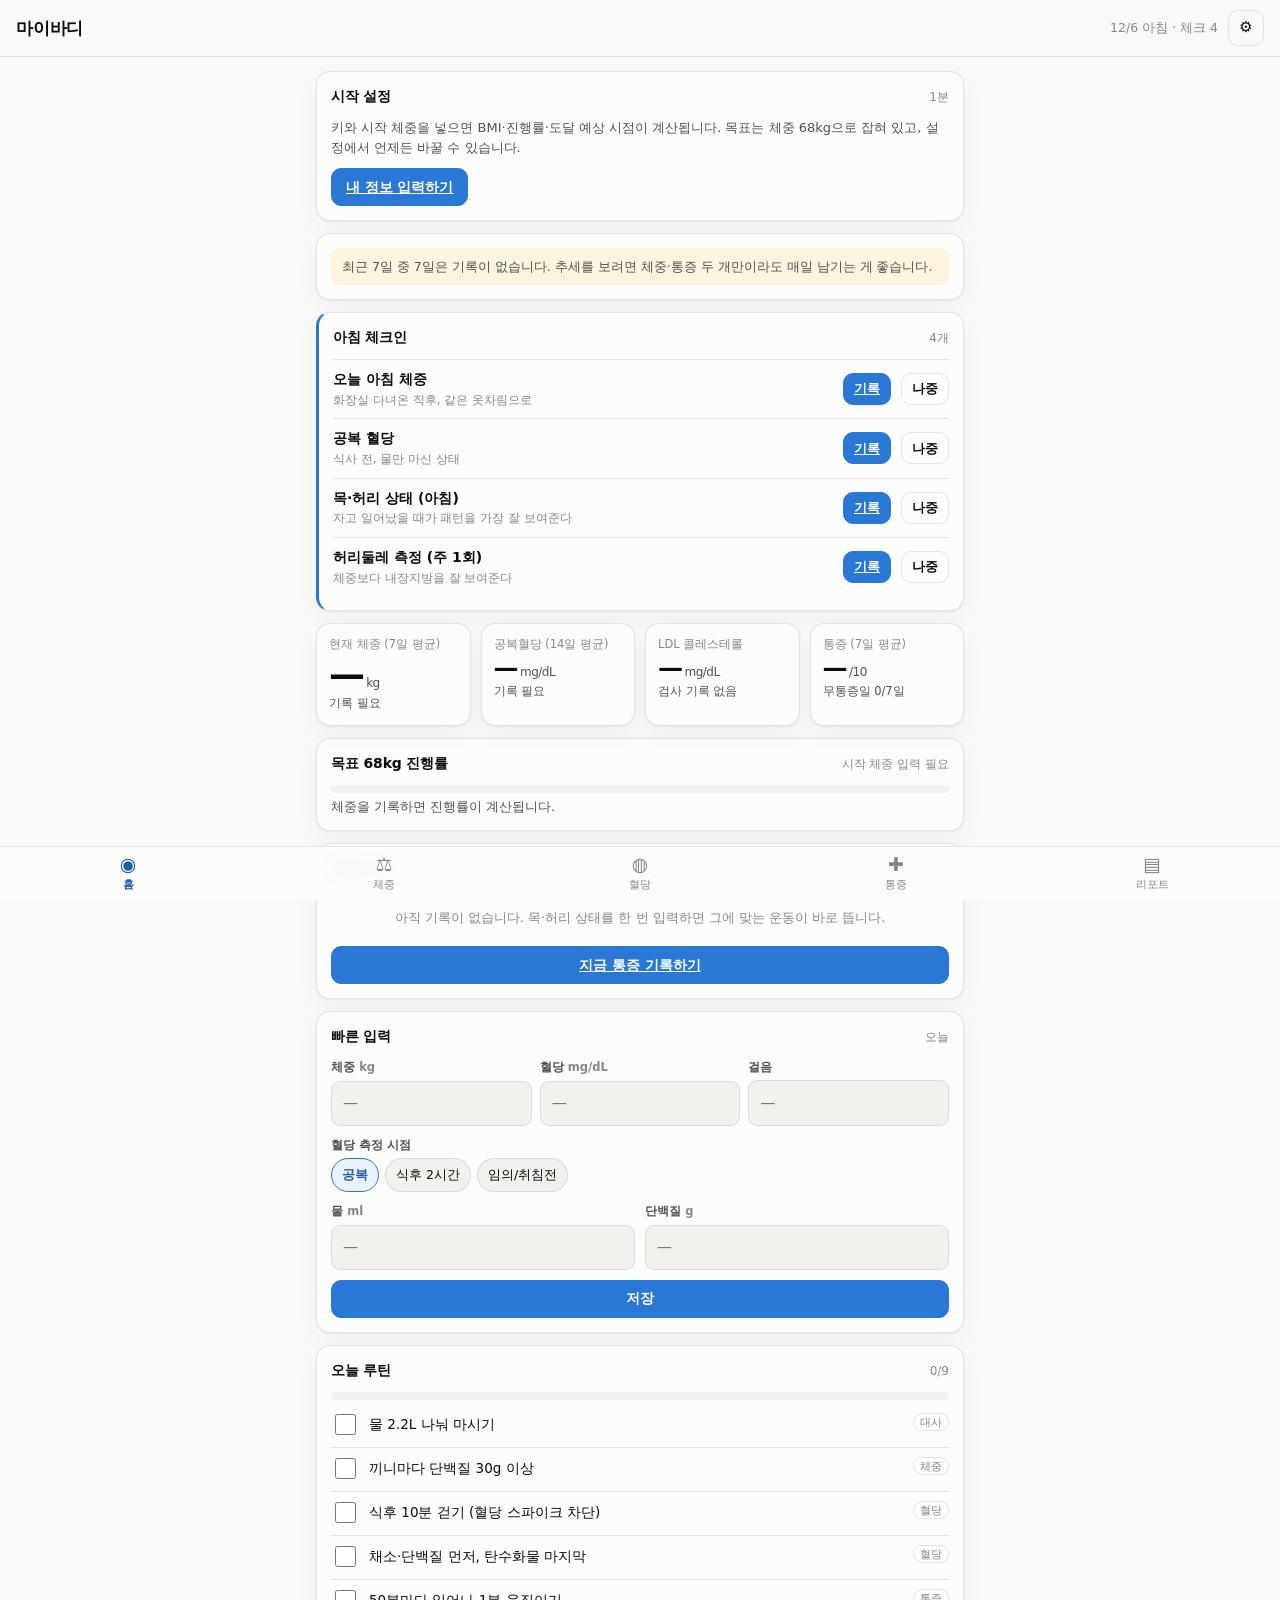
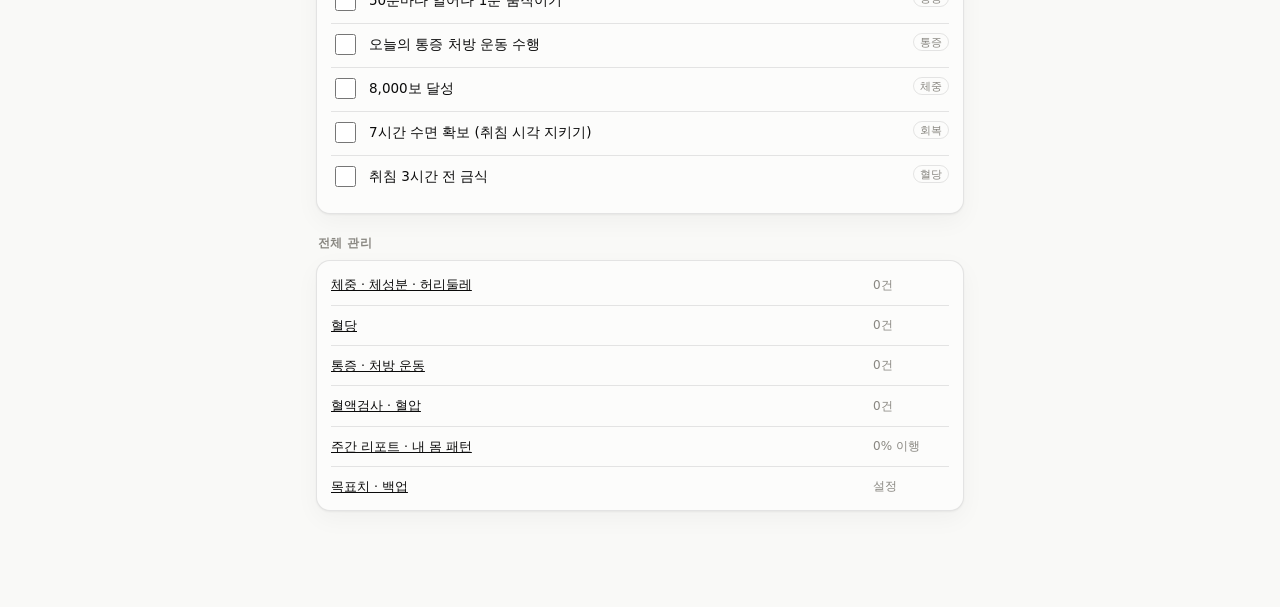
==== index.html @ da4e4f3d "개인 건강관리 PWA 전체 구조 구현 체중(목표 68kg)·혈당·콜레스테롤·통증을 한 앱에서 관리한다. 빌드 도구 없이 정적 파일만으로 동작하고, 모든 기록은 localStorag" ====
<!doctype html>
<html lang="ko">
<head>
<meta charset="utf-8" />
<meta name="viewport" content="width=device-width, initial-scale=1, viewport-fit=cover" />
<title>마이바디 · 내 몸 관리</title>
<meta name="description" content="체중 68kg · 혈당 · 콜레스테롤 · 목과 허리 통증을 한 화면에서 관리하는 개인용 기록 앱" />
<meta name="theme-color" content="#f9f9f7" />
<meta name="apple-mobile-web-app-capable" content="yes" />
<meta name="apple-mobile-web-app-status-bar-style" content="default" />
<meta name="apple-mobile-web-app-title" content="마이바디" />
<link rel="manifest" href="./manifest.webmanifest" />
<link rel="icon" href="./assets/icons/icon-192.png" sizes="192x192" />
<link rel="apple-touch-icon" href="./assets/icons/apple-touch-icon.png" />
<link rel="stylesheet" href="./css/app.css" />
</head>
<body>
  <header class="app-header">
    <h1 id="header-title">마이바디</h1>
    <span class="today" id="header-date"></span>
    <button class="icon-btn" id="settings-btn" aria-label="설정" title="설정">⚙</button>
  </header>

  <main id="view" role="main"></main>

  <nav class="tabbar" aria-label="주요 화면"></nav>

  <noscript><p style="padding:20px">이 앱은 자바스크립트가 필요합니다.</p></noscript>
  <script type="module" src="./js/app.js"></script>
</body>
</html>
---- css/app.css ----
/* ───────── 토큰 ───────── */
:root {
  color-scheme: light;
  --plane: #f9f9f7;
  --surface: #fcfcfb;
  --surface-sunk: #f2f1ed;
  --ink: #0b0b0b;
  --ink-2: #52514e;
  --ink-muted: #898781;
  --grid: #e1e0d9;
  --baseline: #c3c2b7;
  --border: rgba(11, 11, 11, .10);
  --shadow: 0 1px 2px rgba(11, 11, 11, .05), 0 8px 24px rgba(11, 11, 11, .04);
  --series-1: #2a78d6;
  --series-2: #eb6834;
  --series-3: #1baf7a;
  --series-4: #eda100;
  --accent: #2a78d6;
  --accent-ink: #1c5cab;
  --accent-wash: #eaf2fd;
  --good: #0ca30c;
  --warning: #fab219;
  --serious: #ec835a;
  --critical: #d03b3b;
  --good-wash: #e8f6e8;
  --warning-wash: #fdf4e0;
  --serious-wash: #fdeee7;
  --critical-wash: #fbeaea;
  --r: 14px;
  --r-sm: 9px;
  --tap: 44px;
}
@media (prefers-color-scheme: dark) {
  :root:where(:not([data-theme="light"])) {
    color-scheme: dark;
    --plane: #0d0d0d;
    --surface: #1a1a19;
    --surface-sunk: #232322;
    --ink: #ffffff;
    --ink-2: #c3c2b7;
    --ink-muted: #898781;
    --grid: #2c2c2a;
    --baseline: #383835;
    --border: rgba(255, 255, 255, .10);
    --shadow: 0 1px 2px rgba(0, 0, 0, .4);
    --series-1: #3987e5;
    --series-2: #d95926;
    --series-3: #199e70;
    --series-4: #c98500;
    --accent: #3987e5;
    --accent-ink: #86b6ef;
    --accent-wash: #16263a;
    --good-wash: #10240f;
    --warning-wash: #2e2410;
    --serious-wash: #2e1d14;
    --critical-wash: #2d1414;
  }
}
:root[data-theme="dark"] {
  color-scheme: dark;
  --plane: #0d0d0d;
  --surface: #1a1a19;
  --surface-sunk: #232322;
  --ink: #ffffff;
  --ink-2: #c3c2b7;
  --ink-muted: #898781;
  --grid: #2c2c2a;
  --baseline: #383835;
  --border: rgba(255, 255, 255, .10);
  --shadow: 0 1px 2px rgba(0, 0, 0, .4);
  --series-1: #3987e5;
  --series-2: #d95926;
  --series-3: #199e70;
  --series-4: #c98500;
  --accent: #3987e5;
  --accent-ink: #86b6ef;
  --accent-wash: #16263a;
  --good-wash: #10240f;
  --warning-wash: #2e2410;
  --serious-wash: #2e1d14;
  --critical-wash: #2d1414;
}

* { box-sizing: border-box; }
html, body { margin: 0; padding: 0; }
body {
  background: var(--plane);
  color: var(--ink);
  font-family: system-ui, -apple-system, "Segoe UI", "Apple SD Gothic Neo", "Noto Sans KR", sans-serif;
  font-size: 15px;
  line-height: 1.55;
  -webkit-text-size-adjust: 100%;
  overscroll-behavior-y: none;
}
button, input, select, textarea { font: inherit; color: inherit; }
a { color: var(--accent-ink); }

/* ───────── 레이아웃 ───────── */
.app-header {
  position: sticky; top: 0; z-index: 20;
  display: flex; align-items: center; gap: 10px;
  padding: calc(env(safe-area-inset-top) + 10px) 16px 10px;
  background: color-mix(in srgb, var(--plane) 88%, transparent);
  backdrop-filter: blur(12px);
  border-bottom: 1px solid var(--border);
}
.app-header h1 { margin: 0; font-size: 17px; font-weight: 650; letter-spacing: -.01em; }
.app-header .today { color: var(--ink-muted); font-size: 12.5px; margin-left: auto; }
.icon-btn {
  width: 36px; height: 36px; display: grid; place-items: center;
  background: transparent; border: 1px solid var(--border); border-radius: 10px;
  cursor: pointer; font-size: 15px;
}
.icon-btn:active { background: var(--surface-sunk); }

main { padding: 14px 16px calc(84px + env(safe-area-inset-bottom)); max-width: 680px; margin: 0 auto; }

.tabbar {
  position: fixed; bottom: 0; left: 0; right: 0; z-index: 30;
  display: grid; grid-template-columns: repeat(5, 1fr);
  background: color-mix(in srgb, var(--surface) 94%, transparent);
  backdrop-filter: blur(12px);
  border-top: 1px solid var(--border);
  padding-bottom: env(safe-area-inset-bottom);
}
.tabbar a {
  display: grid; justify-items: center; gap: 2px; padding: 8px 0 7px;
  text-decoration: none; color: var(--ink-muted); font-size: 11px; min-height: var(--tap);
}
.tabbar a .ti { font-size: 19px; line-height: 1; }
.tabbar a[aria-current="page"] { color: var(--accent-ink); font-weight: 600; }

/* ───────── 카드 ───────── */
.card {
  background: var(--surface); border: 1px solid var(--border); border-radius: var(--r);
  padding: 14px; margin-bottom: 12px; box-shadow: var(--shadow);
}
.card.flush { padding: 14px 14px 6px; }
.card-head { display: flex; align-items: baseline; gap: 8px; margin-bottom: 10px; }
.card-head h2 { margin: 0; font-size: 14px; font-weight: 650; letter-spacing: -.01em; }
.card-head .meta { margin-left: auto; font-size: 12px; color: var(--ink-muted); }
.section-title { margin: 20px 2px 8px; font-size: 12px; font-weight: 650; color: var(--ink-muted); letter-spacing: .03em; }

/* ───────── 숫자 타일 ───────── */
.tiles { display: grid; grid-template-columns: repeat(2, 1fr); gap: 10px; margin-bottom: 12px; }
.tiles.three { grid-template-columns: repeat(3, 1fr); }
.tile {
  background: var(--surface); border: 1px solid var(--border); border-radius: var(--r);
  padding: 12px; box-shadow: var(--shadow);
}
.tile .label { font-size: 11.5px; color: var(--ink-muted); display: block; }
.tile .value { font-size: 25px; font-weight: 640; letter-spacing: -.02em; line-height: 1.15; }
.tile .value small { font-size: 12px; font-weight: 500; color: var(--ink-2); margin-left: 2px; }
.tile .sub { font-size: 11.5px; color: var(--ink-2); }
.tile.hero .value { font-size: 36px; }

.delta-good { color: var(--good); }
.delta-bad { color: var(--critical); }
.delta-flat { color: var(--ink-muted); }

/* ───────── 상태 배지 (색 + 아이콘 + 글자) ───────── */
.badge {
  display: inline-flex; align-items: center; gap: 4px;
  font-size: 11.5px; font-weight: 600; padding: 2px 7px; border-radius: 999px;
  border: 1px solid var(--border);
}
.badge .dot { width: 7px; height: 7px; border-radius: 50%; }
.badge.good { background: var(--good-wash); color: var(--ink); }
.badge.good .dot { background: var(--good); }
.badge.warning { background: var(--warning-wash); color: var(--ink); }
.badge.warning .dot { background: var(--warning); }
.badge.serious { background: var(--serious-wash); color: var(--ink); }
.badge.serious .dot { background: var(--serious); }
.badge.critical { background: var(--critical-wash); color: var(--ink); }
.badge.critical .dot { background: var(--critical); }
.badge.muted { background: var(--surface-sunk); color: var(--ink-muted); }
.badge.muted .dot { background: var(--ink-muted); }

/* ───────── 진행 바 ───────── */
.bar { height: 8px; border-radius: 999px; background: var(--surface-sunk); overflow: hidden; margin: 8px 0 4px; }
.bar > i { display: block; height: 100%; border-radius: 999px; background: var(--accent); }
.bar.good > i { background: var(--good); }

/* ───────── 체크인 ───────── */
.checkin { border-left: 3px solid var(--accent); }
.checkin.urgent { border-left-color: var(--critical); }
.ci-item {
  display: flex; align-items: center; gap: 10px; padding: 9px 0;
  border-top: 1px solid var(--border);
}
.ci-item:first-of-type { border-top: 0; }
.ci-item .ci-text { flex: 1; min-width: 0; }
.ci-item .ci-title { font-size: 14px; font-weight: 600; }
.ci-item .ci-hint { font-size: 12px; color: var(--ink-muted); }

/* ───────── 버튼 ───────── */
.btn {
  display: inline-flex; align-items: center; justify-content: center; gap: 6px;
  min-height: 38px; padding: 0 14px; border-radius: 10px; cursor: pointer;
  background: var(--surface); border: 1px solid var(--border); font-size: 13.5px; font-weight: 600;
}
.btn.primary { background: var(--accent); border-color: var(--accent); color: #fff; }
.btn.ghost { background: transparent; }
.btn.sm { min-height: 32px; padding: 0 10px; font-size: 12.5px; }
.btn.full { width: 100%; }
.btn.danger { color: var(--critical); border-color: color-mix(in srgb, var(--critical) 40%, var(--border)); }
.btn:active { transform: translateY(1px); }
.btn-row { display: flex; gap: 8px; flex-wrap: wrap; }

/* ───────── 폼 ───────── */
.field { display: grid; gap: 4px; margin-bottom: 10px; }
.field > label { font-size: 12px; color: var(--ink-2); font-weight: 600; }
.field input, .field select, .field textarea {
  background: var(--surface-sunk); border: 1px solid var(--border); border-radius: var(--r-sm);
  padding: 10px 11px; min-height: 42px; width: 100%;
}
.field input:focus, .field select:focus, .field textarea:focus {
  outline: 2px solid var(--accent); outline-offset: -1px; background: var(--surface);
}
.field .unit { font-size: 11.5px; color: var(--ink-muted); }
.grid2 { display: grid; grid-template-columns: 1fr 1fr; gap: 10px; }
.grid3 { display: grid; grid-template-columns: repeat(3, 1fr); gap: 8px; }

.chips { display: flex; flex-wrap: wrap; gap: 6px; }
.chip {
  padding: 6px 10px; border-radius: 999px; border: 1px solid var(--border);
  background: var(--surface-sunk); font-size: 12.5px; cursor: pointer;
}
.chip[aria-pressed="true"] { background: var(--accent-wash); border-color: var(--accent); color: var(--accent-ink); font-weight: 600; }
.chip.ctx[aria-pressed="true"] { background: var(--accent-wash); }

/* 통증 슬라이더 */
.nrs { margin-bottom: 14px; }
.nrs-head { display: flex; align-items: center; gap: 8px; margin-bottom: 2px; }
.nrs-head .name { font-weight: 650; font-size: 14px; }
.nrs-head .score { margin-left: auto; font-size: 19px; font-weight: 700; font-variant-numeric: tabular-nums; }
.nrs input[type="range"] { width: 100%; accent-color: var(--accent); height: 34px; }
.nrs-scale { display: flex; justify-content: space-between; font-size: 10.5px; color: var(--ink-muted); }

/* ───────── 리스트 ───────── */
.list { display: grid; gap: 0; }
.row {
  display: flex; align-items: center; gap: 10px; padding: 10px 0;
  border-top: 1px solid var(--border); font-size: 13.5px;
}
.row:first-child { border-top: 0; }
.row .when { color: var(--ink-muted); font-size: 12px; min-width: 76px; }
.row .val { font-weight: 650; font-variant-numeric: tabular-nums; }
.row .grow { flex: 1; min-width: 0; overflow: hidden; text-overflow: ellipsis; white-space: nowrap; color: var(--ink-2); font-size: 12.5px; }
.row .del { background: none; border: 0; color: var(--ink-muted); cursor: pointer; padding: 4px 6px; font-size: 15px; }

.check { display: flex; align-items: flex-start; gap: 10px; padding: 9px 0; border-top: 1px solid var(--border); cursor: pointer; }
.check:first-of-type { border-top: 0; }
.check input { width: 21px; height: 21px; margin-top: 1px; accent-color: var(--good); flex: none; }
.check .ct { flex: 1; }
.check .cl { font-size: 13.5px; }
.check input:checked + .ct .cl { color: var(--ink-muted); text-decoration: line-through; }
.check .tag { font-size: 10.5px; color: var(--ink-muted); border: 1px solid var(--border); border-radius: 999px; padding: 0 6px; }

/* 처방 아이템 */
.rx { padding: 10px 0; border-top: 1px solid var(--border); }
.rx:first-of-type { border-top: 0; }
.rx .rx-top { display: flex; gap: 8px; align-items: baseline; }
.rx .rx-name { font-weight: 640; font-size: 13.5px; }
.rx .rx-dose { margin-left: auto; font-size: 12px; color: var(--accent-ink); font-weight: 650; white-space: nowrap; }
.rx .rx-why { font-size: 12px; color: var(--ink-muted); }

.note { font-size: 12.5px; color: var(--ink-2); background: var(--surface-sunk); border-radius: var(--r-sm); padding: 9px 11px; }
.note.warn { background: var(--warning-wash); }
.note.alert { background: var(--critical-wash); border: 1px solid color-mix(in srgb, var(--critical) 35%, transparent); }
.empty { color: var(--ink-muted); font-size: 13px; text-align: center; padding: 18px 8px; }

/* ───────── 차트 ───────── */
.chart { position: relative; margin: 0 0 6px; }
.chart-title { font-size: 13px; font-weight: 650; margin-bottom: 2px; display: flex; gap: 6px; align-items: baseline; flex-wrap: wrap; }
.chart-title .chart-sub { font-size: 11.5px; color: var(--ink-muted); font-weight: 400; }
.chart-canvas { width: 100%; }
.chart-svg { display: block; overflow: visible; touch-action: pan-y; }
.chart-grid { stroke: var(--grid); stroke-width: 1; }
.chart-baseline { stroke: var(--baseline); stroke-width: 1; }
.chart-band { fill: var(--good); opacity: .09; }
.chart-ref { stroke: var(--ink-muted); stroke-width: 1; stroke-dasharray: 3 4; }
.chart-ref-label { fill: var(--ink-muted); font-size: 10px; stroke: var(--surface); stroke-width: 3px; paint-order: stroke fill; }
.chart-axis { fill: var(--ink-muted); font-size: 10px; font-variant-numeric: tabular-nums; }
.chart-line { fill: none; stroke-width: 2; stroke-linecap: round; stroke-linejoin: round; }
.chart-line.is-dashed { stroke-dasharray: 5 4; }
.chart-mark { stroke: var(--surface); stroke-width: 2; }
.chart-end-label { fill: var(--ink-2); font-size: 11px; font-weight: 650; stroke: var(--surface); stroke-width: 3px; paint-order: stroke fill; }
.chart-cursor { stroke: var(--baseline); stroke-width: 1; }
.chart-empty { color: var(--ink-muted); font-size: 12.5px; text-align: center; padding: 26px 8px; }
.chart-legend { display: flex; gap: 12px; flex-wrap: wrap; font-size: 11.5px; color: var(--ink-2); margin-bottom: 4px; }
.chart-legend-item { display: inline-flex; align-items: center; gap: 5px; }
.chart-swatch { width: 9px; height: 9px; border-radius: 50%; flex: none; }
.chart-swatch.shape-triangle { border-radius: 1px; clip-path: polygon(50% 0, 100% 100%, 0 100%); }
.chart-swatch.shape-square { border-radius: 1px; }
.chart-tip {
  position: absolute; pointer-events: none; z-index: 5;
  background: var(--surface); border: 1px solid var(--border); border-radius: 8px;
  box-shadow: var(--shadow); padding: 6px 8px; font-size: 11.5px; min-width: 112px;
  transition: opacity .12s;
}
.chart-tip .tip-head { color: var(--ink-muted); font-size: 10.5px; margin-bottom: 2px; }
.chart-tip .tip-row { display: flex; align-items: center; gap: 5px; }
.chart-tip .tip-name { color: var(--ink-2); }
.chart-tip .tip-val { margin-left: auto; font-weight: 650; font-variant-numeric: tabular-nums; }
.chart-table { margin-top: 4px; }
.chart-table summary { font-size: 11.5px; color: var(--ink-muted); cursor: pointer; padding: 4px 0; }
.chart-table table { width: 100%; border-collapse: collapse; font-size: 11.5px; font-variant-numeric: tabular-nums; }
.chart-table th, .chart-table td { text-align: right; padding: 3px 4px; border-bottom: 1px solid var(--border); }
.chart-table th:first-child, .chart-table td:first-child { text-align: left; color: var(--ink-muted); }
.chart-table tbody { display: block; max-height: 190px; overflow-y: auto; }
.chart-table thead, .chart-table tbody tr { display: table; width: 100%; table-layout: fixed; }

/* 세그먼트 전환 */
.seg { display: inline-flex; background: var(--surface-sunk); border-radius: 10px; padding: 2px; gap: 2px; }
.seg button { border: 0; background: transparent; border-radius: 8px; padding: 6px 11px; font-size: 12.5px; cursor: pointer; color: var(--ink-2); }
.seg button[aria-pressed="true"] { background: var(--surface); color: var(--ink); font-weight: 650; box-shadow: var(--shadow); }

.toast {
  position: fixed; left: 50%; bottom: calc(76px + env(safe-area-inset-bottom)); transform: translateX(-50%);
  background: var(--ink); color: var(--plane); padding: 9px 14px; border-radius: 999px;
  font-size: 13px; z-index: 60; opacity: 0; transition: opacity .2s, transform .2s; pointer-events: none;
}
.toast.show { opacity: 1; transform: translateX(-50%) translateY(-4px); }

@media (min-width: 560px) { .tiles { grid-template-columns: repeat(4, 1fr); } }
@media (prefers-reduced-motion: reduce) { * { transition: none !important; } }

/* ───────── 주간 스트립 ───────── */
.week { display: grid; grid-template-columns: repeat(7, 1fr); gap: 6px; margin-top: 10px; }
.week .wd { display: grid; justify-items: center; gap: 4px; }
.week .box {
  width: 100%; aspect-ratio: 1 / 1; border-radius: 8px; display: grid; place-items: center;
  font-size: 12px; font-weight: 650; font-variant-numeric: tabular-nums;
  border: 1px solid var(--border); background: var(--surface-sunk); color: var(--ink-muted);
}
.week .box.lv3 { background: var(--good-wash); color: var(--ink); border-color: color-mix(in srgb, var(--good) 45%, transparent); }
.week .box.lv2 { background: var(--warning-wash); color: var(--ink); border-color: color-mix(in srgb, var(--warning) 45%, transparent); }
.week .box.lv1 { background: var(--serious-wash); color: var(--ink); border-color: color-mix(in srgb, var(--serious) 45%, transparent); }
.week .lbl { font-size: 10.5px; color: var(--ink-muted); }
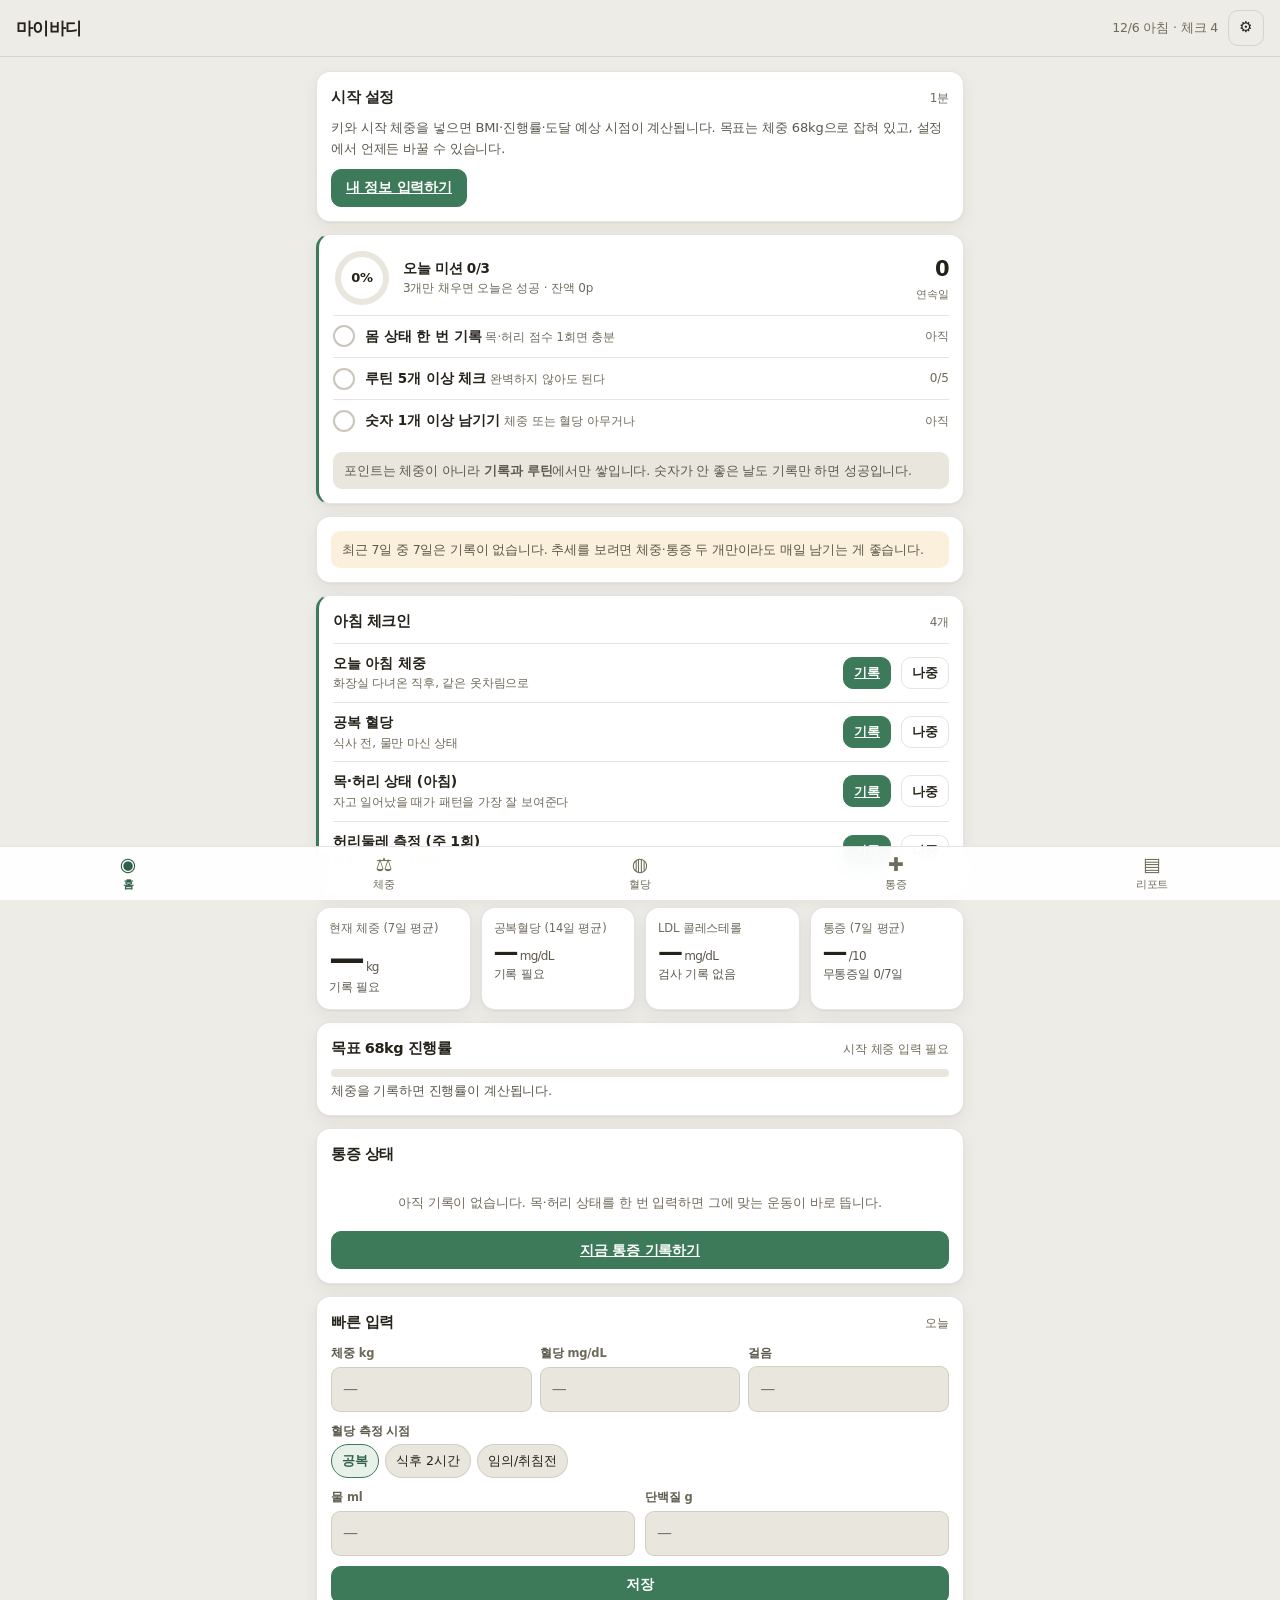
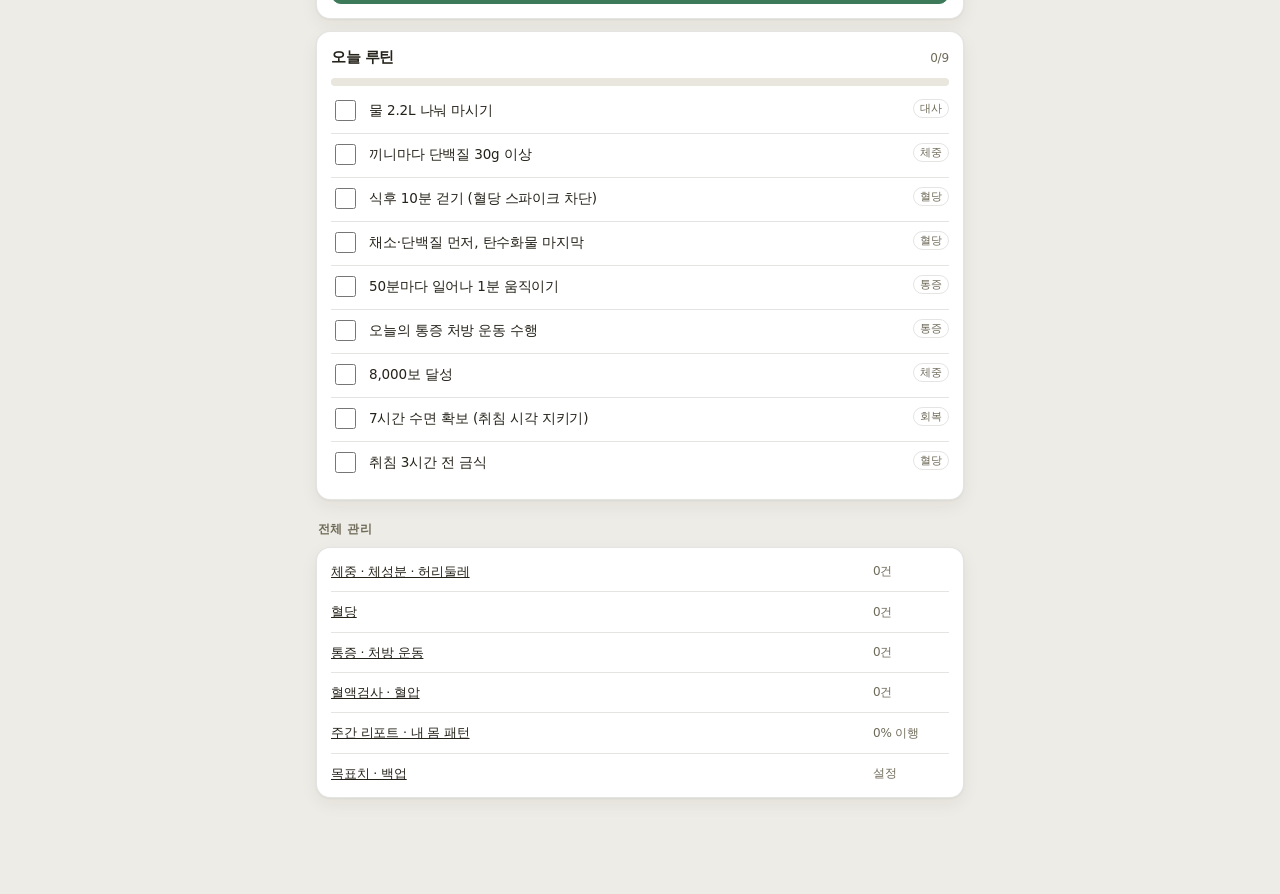
==== commit b088749e: "T13 디자인 유형 적용 + 하루 미션 보상 시스템 디자인 — Webdesign_style 카탈로그에서 T13 소프트 3D 정물을 골랐다. best_for 가 "습관 관리 / 기록" ====
--- a/index.html
+++ b/index.html
@@ -5,7 +5,7 @@
 <meta name="viewport" content="width=device-width, initial-scale=1, viewport-fit=cover" />
 <title>마이바디 · 내 몸 관리</title>
 <meta name="description" content="체중 68kg · 혈당 · 콜레스테롤 · 목과 허리 통증을 한 화면에서 관리하는 개인용 기록 앱" />
-<meta name="theme-color" content="#f9f9f7" />
+<meta name="theme-color" content="#EEECE6" />
 <meta name="apple-mobile-web-app-capable" content="yes" />
 <meta name="apple-mobile-web-app-status-bar-style" content="default" />
 <meta name="apple-mobile-web-app-title" content="마이바디" />
--- a/css/app.css
+++ b/css/app.css
@@ -1,84 +1,104 @@
-/* ───────── 토큰 ───────── */
+/* ───────── 토큰 ─────────
+   시각 유형: T13 소프트 3D 정물 (Webdesign_style)
+   7토큰 역할 고정 — bg 배경 / surface 카드 / ink 본문 / muted 보조 / accent 10% 이하 / accent2 5% 이하.
+   매일 쓰는 화면이라 구도·입체·이미지 명세는 가져오지 않고 팔레트·대비 게이트·모션 규칙만 가져왔다.
+   ink/bg · ink/surface 대비 4.5 이상을 라이트·다크 모두에서 통과한다. */
 :root {
   color-scheme: light;
-  --plane: #f9f9f7;
-  --surface: #fcfcfb;
-  --surface-sunk: #f2f1ed;
-  --ink: #0b0b0b;
-  --ink-2: #52514e;
-  --ink-muted: #898781;
-  --grid: #e1e0d9;
-  --baseline: #c3c2b7;
-  --border: rgba(11, 11, 11, .10);
-  --shadow: 0 1px 2px rgba(11, 11, 11, .05), 0 8px 24px rgba(11, 11, 11, .04);
-  --series-1: #2a78d6;
+  --plane: #EEECE6;          /* bg */
+  --surface: #FFFFFF;        /* surface */
+  --surface-sunk: #E9E6DD;
+  --ink: #242219;            /* ink · surface_ink */
+  --ink-2: #5C584B;
+  --ink-muted: #6F6B59;      /* T13 muted(#8C8879)를 본문 대비 4.5 선까지 내린 값 */
+  --grid: #E2DFD5;
+  --baseline: #C9C5B8;
+  --border: rgba(36, 34, 25, .12);
+  --shadow: 0 1px 2px rgba(36, 34, 25, .05), 0 6px 18px rgba(36, 34, 25, .06);
+  --shadow-lift: 0 12px 28px rgba(36, 34, 25, .10);
+  --series-1: #1baf7a;
   --series-2: #eb6834;
-  --series-3: #1baf7a;
+  --series-3: #2a78d6;
   --series-4: #eda100;
-  --accent: #2a78d6;
-  --accent-ink: #1c5cab;
-  --accent-wash: #eaf2fd;
+  --accent: #3D7A5A;         /* T13 accent */
+  --accent-ink: #2F6049;
+  --accent-wash: #E8F0EA;
+  --on-accent: #FFFFFF;
+  --accent2: #E0A050;        /* T13 accent2 — 칠·테두리 전용, 5% 이하 */
   --good: #0ca30c;
   --warning: #fab219;
   --serious: #ec835a;
   --critical: #d03b3b;
-  --good-wash: #e8f6e8;
-  --warning-wash: #fdf4e0;
-  --serious-wash: #fdeee7;
-  --critical-wash: #fbeaea;
+  --good-ink: #0A7A2E;
+  --critical-ink: #A82B2A;
+  --good-wash: #E7F2E3;
+  --warning-wash: #FAF0DB;
+  --serious-wash: #FAEBE2;
+  --critical-wash: #F8E8E5;
   --r: 14px;
   --r-sm: 9px;
   --tap: 44px;
+  --ease: cubic-bezier(.22, 1, .36, 1);
 }
 @media (prefers-color-scheme: dark) {
   :root:where(:not([data-theme="light"])) {
     color-scheme: dark;
-    --plane: #0d0d0d;
-    --surface: #1a1a19;
-    --surface-sunk: #232322;
-    --ink: #ffffff;
-    --ink-2: #c3c2b7;
-    --ink-muted: #898781;
-    --grid: #2c2c2a;
-    --baseline: #383835;
-    --border: rgba(255, 255, 255, .10);
-    --shadow: 0 1px 2px rgba(0, 0, 0, .4);
-    --series-1: #3987e5;
+    --plane: #201E16;
+    --surface: #232118;
+    --surface-sunk: #2C2A20;
+    --ink: #F3F2EE;
+    --ink-2: #C9C5B8;
+    --ink-muted: #ACA89B;
+    --grid: #35322A;
+    --baseline: #454137;
+    --border: rgba(243, 242, 238, .13);
+    --shadow: 0 1px 2px rgba(0, 0, 0, .35);
+    --shadow-lift: 0 12px 28px rgba(0, 0, 0, .45);
+    --series-1: #199e70;
     --series-2: #d95926;
-    --series-3: #199e70;
+    --series-3: #3987e5;
     --series-4: #c98500;
-    --accent: #3987e5;
-    --accent-ink: #86b6ef;
-    --accent-wash: #16263a;
-    --good-wash: #10240f;
-    --warning-wash: #2e2410;
-    --serious-wash: #2e1d14;
-    --critical-wash: #2d1414;
+    --accent: #7BA58F;
+    --accent-ink: #9DC2AE;
+    --accent-wash: #1E2C24;
+    --on-accent: #201E16;
+    --accent2: #E8B87C;
+    --good-ink: #5FD35F;
+    --critical-ink: #F08A88;
+    --good-wash: #182714;
+    --warning-wash: #2D2512;
+    --serious-wash: #2D1E15;
+    --critical-wash: #2C1715;
   }
 }
 :root[data-theme="dark"] {
   color-scheme: dark;
-  --plane: #0d0d0d;
-  --surface: #1a1a19;
-  --surface-sunk: #232322;
-  --ink: #ffffff;
-  --ink-2: #c3c2b7;
-  --ink-muted: #898781;
-  --grid: #2c2c2a;
-  --baseline: #383835;
-  --border: rgba(255, 255, 255, .10);
-  --shadow: 0 1px 2px rgba(0, 0, 0, .4);
-  --series-1: #3987e5;
+  --plane: #201E16;
+  --surface: #232118;
+  --surface-sunk: #2C2A20;
+  --ink: #F3F2EE;
+  --ink-2: #C9C5B8;
+  --ink-muted: #ACA89B;
+  --grid: #35322A;
+  --baseline: #454137;
+  --border: rgba(243, 242, 238, .13);
+  --shadow: 0 1px 2px rgba(0, 0, 0, .35);
+  --shadow-lift: 0 12px 28px rgba(0, 0, 0, .45);
+  --series-1: #199e70;
   --series-2: #d95926;
-  --series-3: #199e70;
+  --series-3: #3987e5;
   --series-4: #c98500;
-  --accent: #3987e5;
-  --accent-ink: #86b6ef;
-  --accent-wash: #16263a;
-  --good-wash: #10240f;
-  --warning-wash: #2e2410;
-  --serious-wash: #2e1d14;
-  --critical-wash: #2d1414;
+  --accent: #7BA58F;
+  --accent-ink: #9DC2AE;
+  --accent-wash: #1E2C24;
+  --on-accent: #201E16;
+  --accent2: #E8B87C;
+  --good-ink: #5FD35F;
+  --critical-ink: #F08A88;
+  --good-wash: #182714;
+  --warning-wash: #2D2512;
+  --serious-wash: #2D1E15;
+  --critical-wash: #2C1715;
 }
 
 * { box-sizing: border-box; }
@@ -86,7 +106,8 @@
 body {
   background: var(--plane);
   color: var(--ink);
-  font-family: system-ui, -apple-system, "Segoe UI", "Apple SD Gothic Neo", "Noto Sans KR", sans-serif;
+  font-family: Pretendard, "Pretendard Variable", -apple-system, "Apple SD Gothic Neo", system-ui, "Segoe UI", "Noto Sans KR", sans-serif;
+  letter-spacing: -.01em;
   font-size: 15px;
   line-height: 1.55;
   -webkit-text-size-adjust: 100%;
@@ -104,7 +125,7 @@
   backdrop-filter: blur(12px);
   border-bottom: 1px solid var(--border);
 }
-.app-header h1 { margin: 0; font-size: 17px; font-weight: 650; letter-spacing: -.01em; }
+.app-header h1 { margin: 0; font-size: 17px; font-weight: 700; letter-spacing: -.03em; }
 .app-header .today { color: var(--ink-muted); font-size: 12.5px; margin-left: auto; }
 .icon-btn {
   width: 36px; height: 36px; display: grid; place-items: center;
@@ -137,7 +158,7 @@
 }
 .card.flush { padding: 14px 14px 6px; }
 .card-head { display: flex; align-items: baseline; gap: 8px; margin-bottom: 10px; }
-.card-head h2 { margin: 0; font-size: 14px; font-weight: 650; letter-spacing: -.01em; }
+.card-head h2 { margin: 0; font-size: 14.5px; font-weight: 700; letter-spacing: -.03em; }
 .card-head .meta { margin-left: auto; font-size: 12px; color: var(--ink-muted); }
 .section-title { margin: 20px 2px 8px; font-size: 12px; font-weight: 650; color: var(--ink-muted); letter-spacing: .03em; }
 
@@ -149,13 +170,13 @@
   padding: 12px; box-shadow: var(--shadow);
 }
 .tile .label { font-size: 11.5px; color: var(--ink-muted); display: block; }
-.tile .value { font-size: 25px; font-weight: 640; letter-spacing: -.02em; line-height: 1.15; }
+.tile .value { font-size: 25px; font-weight: 700; letter-spacing: -.03em; line-height: 1.15; }
 .tile .value small { font-size: 12px; font-weight: 500; color: var(--ink-2); margin-left: 2px; }
 .tile .sub { font-size: 11.5px; color: var(--ink-2); }
 .tile.hero .value { font-size: 36px; }
 
-.delta-good { color: var(--good); }
-.delta-bad { color: var(--critical); }
+.delta-good { color: var(--good-ink); }
+.delta-bad { color: var(--critical-ink); }
 .delta-flat { color: var(--ink-muted); }
 
 /* ───────── 상태 배지 (색 + 아이콘 + 글자) ───────── */
@@ -199,7 +220,7 @@
   min-height: 38px; padding: 0 14px; border-radius: 10px; cursor: pointer;
   background: var(--surface); border: 1px solid var(--border); font-size: 13.5px; font-weight: 600;
 }
-.btn.primary { background: var(--accent); border-color: var(--accent); color: #fff; }
+.btn.primary { background: var(--accent); border-color: var(--accent); color: var(--on-accent); }
 .btn.ghost { background: transparent; }
 .btn.sm { min-height: 32px; padding: 0 10px; font-size: 12.5px; }
 .btn.full { width: 100%; }
@@ -251,7 +272,7 @@
 
 .check { display: flex; align-items: flex-start; gap: 10px; padding: 9px 0; border-top: 1px solid var(--border); cursor: pointer; }
 .check:first-of-type { border-top: 0; }
-.check input { width: 21px; height: 21px; margin-top: 1px; accent-color: var(--good); flex: none; }
+.check input { width: 21px; height: 21px; margin-top: 1px; accent-color: var(--accent); flex: none; }
 .check .ct { flex: 1; }
 .check .cl { font-size: 13.5px; }
 .check input:checked + .ct .cl { color: var(--ink-muted); text-decoration: line-through; }
@@ -338,3 +359,49 @@
 .week .box.lv2 { background: var(--warning-wash); color: var(--ink); border-color: color-mix(in srgb, var(--warning) 45%, transparent); }
 .week .box.lv1 { background: var(--serious-wash); color: var(--ink); border-color: color-mix(in srgb, var(--serious) 45%, transparent); }
 .week .lbl { font-size: 10.5px; color: var(--ink-muted); }
+
+/* ───────── 오늘의 미션 · 보상 ───────── */
+.mission { border-left: 3px solid var(--accent); }
+.mission-top { display: flex; align-items: center; gap: 12px; margin-bottom: 8px; }
+.ring { width: 58px; height: 58px; flex: none; position: relative; }
+.ring svg { display: block; transform: rotate(-90deg); }
+.ring .ring-bg { fill: none; stroke: var(--surface-sunk); stroke-width: 6; }
+.ring .ring-fg { fill: none; stroke: var(--accent); stroke-width: 6; stroke-linecap: round; transition: stroke-dashoffset .45s var(--ease); }
+.ring .ring-t { position: absolute; inset: 0; display: grid; place-items: center; font-size: 13px; font-weight: 700; letter-spacing: -.03em; }
+.mission-lead { flex: 1; min-width: 0; }
+.mission-lead .ml-1 { font-size: 13.5px; font-weight: 700; letter-spacing: -.02em; }
+.mission-lead .ml-2 { font-size: 12px; color: var(--ink-muted); }
+.streak { text-align: right; flex: none; }
+.streak .sn { font-size: 21px; font-weight: 700; letter-spacing: -.03em; font-variant-numeric: tabular-nums; }
+.streak .sl { font-size: 10.5px; color: var(--ink-muted); }
+
+.mi { display: flex; align-items: center; gap: 10px; padding: 9px 0; border-top: 1px solid var(--border); width: 100%; background: none; border-left: 0; border-right: 0; border-bottom: 0; text-align: left; cursor: pointer; }
+.mi .mk { width: 22px; height: 22px; border-radius: 50%; border: 2px solid var(--baseline); display: grid; place-items: center; flex: none; font-size: 12px; color: transparent; }
+.mi.done .mk { background: var(--accent); border-color: var(--accent); color: var(--on-accent); }
+.mi .mt { flex: 1; min-width: 0; }
+.mi .ml { font-size: 13.5px; font-weight: 600; }
+.mi.done .ml { color: var(--ink-muted); }
+.mi .mh { font-size: 11.5px; color: var(--ink-muted); }
+.mi .md { font-size: 12px; color: var(--ink-muted); font-variant-numeric: tabular-nums; }
+
+.celebrate { animation: mb-pop .5s var(--ease); }
+@keyframes mb-pop { 0% { transform: scale(.975); } 60% { transform: scale(1.015); } 100% { transform: scale(1); } }
+
+.stamps { display: grid; grid-template-columns: repeat(14, 1fr); gap: 4px; margin: 8px 0 4px; }
+.stamps i { aspect-ratio: 1 / 1; border-radius: 5px; background: var(--surface-sunk); border: 1px solid var(--border); }
+.stamps i.on { background: var(--accent); border-color: var(--accent); }
+
+.badges { display: grid; grid-template-columns: repeat(auto-fill, minmax(92px, 1fr)); gap: 8px; }
+.bdg { text-align: center; padding: 10px 6px; border-radius: var(--r-sm); border: 1px solid var(--border); background: var(--surface-sunk); opacity: .45; }
+.bdg.on { opacity: 1; background: var(--accent-wash); border-color: var(--accent); }
+.bdg .bl { font-size: 12.5px; font-weight: 700; letter-spacing: -.02em; }
+.bdg .bd { font-size: 10.5px; color: var(--ink-muted); line-height: 1.35; }
+
+.reward { display: flex; align-items: center; gap: 10px; padding: 11px 0; border-top: 1px solid var(--border); }
+.reward:first-of-type { border-top: 0; }
+.reward .rt { flex: 1; min-width: 0; font-size: 13.5px; }
+.reward .rc { font-weight: 700; font-variant-numeric: tabular-nums; font-size: 13px; color: var(--accent-ink); }
+.points { display: flex; align-items: baseline; gap: 8px; }
+.points .pv { font-size: 34px; font-weight: 700; letter-spacing: -.03em; font-variant-numeric: tabular-nums; }
+.points .pl { font-size: 12px; color: var(--ink-muted); }
+@media (prefers-reduced-motion: reduce) { .celebrate { animation: none; } .ring .ring-fg { transition: none; } }
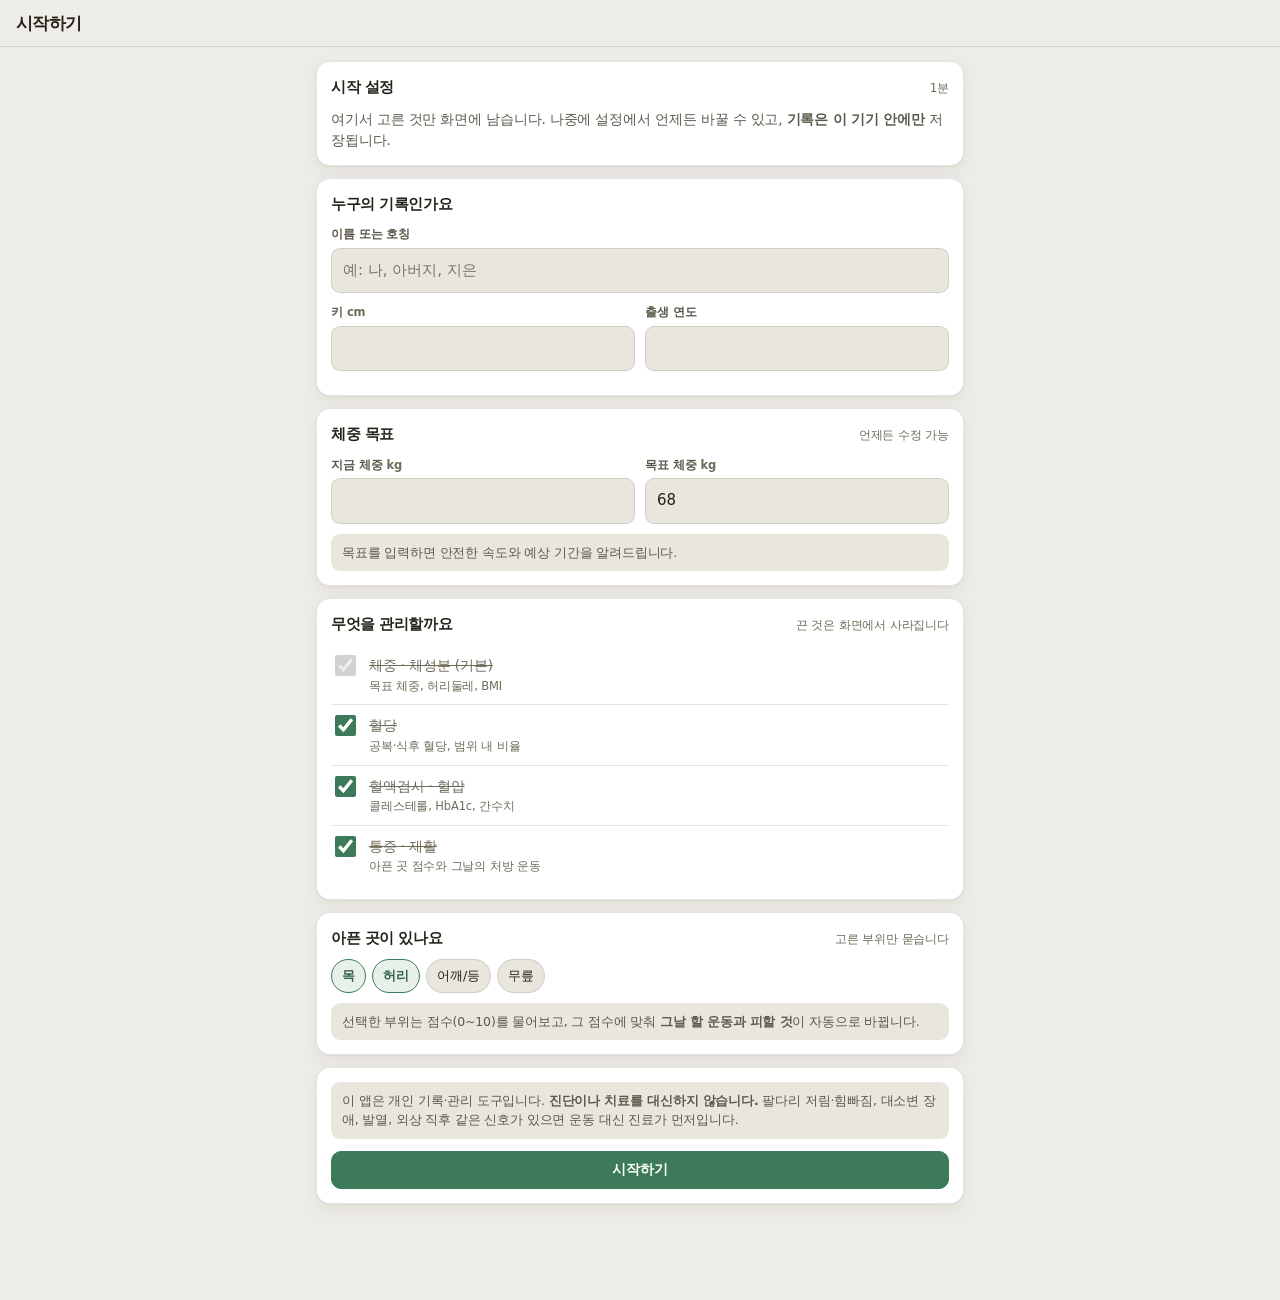
==== commit f9a5e5c8: "베르셀 배포 설정 + 홈 화면 앱 설치 베르셀 — vercel.json 과 .vercelignore 를 넣어 Import 한 번으로 뜨게 했다. 빌드 단계 없이 저장소를 그대로 서" ====
--- a/index.html
+++ b/index.html
@@ -8,6 +8,7 @@
 <meta name="theme-color" content="#EEECE6" />
 <meta name="apple-mobile-web-app-capable" content="yes" />
 <meta name="apple-mobile-web-app-status-bar-style" content="default" />
+<meta name="mobile-web-app-capable" content="yes" />
 <meta name="apple-mobile-web-app-title" content="마이바디" />
 <link rel="manifest" href="./manifest.webmanifest" />
 <link rel="icon" href="./assets/icons/icon-192.png" sizes="192x192" />
--- a/css/app.css
+++ b/css/app.css
@@ -405,3 +405,60 @@
 .points .pv { font-size: 34px; font-weight: 700; letter-spacing: -.03em; font-variant-numeric: tabular-nums; }
 .points .pl { font-size: 12px; color: var(--ink-muted); }
 @media (prefers-reduced-motion: reduce) { .celebrate { animation: none; } .ring .ring-fg { transition: none; } }
+
+/* ───────── 결과지 사진 보며 입력 ───────── */
+.lab-photo {
+  position: sticky; top: calc(env(safe-area-inset-top) + 56px); z-index: 10;
+  margin: 12px 0 0; padding: 8px; border-radius: var(--r-sm);
+  background: var(--surface); border: 1px solid var(--border); box-shadow: var(--shadow-lift);
+}
+.lab-photo img { width: 100%; max-height: 40vh; object-fit: contain; border-radius: 6px; display: block; }
+
+/* ───────── 진료용 요약 1장 ───────── */
+.sheet {
+  background: var(--surface); border: 1px solid var(--border); border-radius: var(--r);
+  padding: 22px; box-shadow: var(--shadow);
+}
+.sheet-head { display: flex; justify-content: space-between; align-items: flex-start; gap: 12px;
+  padding-bottom: 12px; border-bottom: 2px solid var(--ink); }
+.sheet-head h1 { margin: 0; font-size: 20px; font-weight: 700; letter-spacing: -.03em; }
+.sheet-sub { margin: 4px 0 0; font-size: 12px; color: var(--ink-2); }
+.sheet-head > p.sheet-sub { margin-top: 2px; white-space: nowrap; }
+.sheet-sec { margin-top: 18px; break-inside: avoid; }
+.sheet-sec h2 { margin: 0 0 8px; font-size: 14px; font-weight: 700; letter-spacing: -.02em;
+  display: flex; align-items: baseline; gap: 8px; flex-wrap: wrap; }
+.sheet-span { font-size: 11.5px; font-weight: 400; color: var(--ink-muted); }
+.sheet-table { width: 100%; border-collapse: collapse; font-size: 12.5px; font-variant-numeric: tabular-nums; }
+.sheet-table th, .sheet-table td { text-align: left; padding: 6px 8px; border-bottom: 1px solid var(--border); vertical-align: baseline; }
+.sheet-table thead th { font-size: 11px; color: var(--ink-muted); font-weight: 600;
+  border-bottom: 1px solid var(--baseline); }
+.sheet-table tbody th { font-weight: 600; color: var(--ink-2); white-space: nowrap; }
+.sheet-note { margin: 8px 0 0; font-size: 11.5px; color: var(--ink-muted); }
+.sheet-alert { margin: 8px 0 0; font-size: 12px; color: var(--ink);
+  background: var(--critical-wash); border-radius: var(--r-sm); padding: 8px 10px; }
+.sheet-charts { display: grid; gap: 10px; }
+.sheet-foot { margin-top: 20px; padding-top: 10px; border-top: 1px solid var(--border);
+  font-size: 11px; color: var(--ink-muted); }
+
+@media print {
+  @page { size: A4; margin: 12mm; }
+  :root { --surface: #fff; --plane: #fff; --ink: #000; --ink-2: #333; --ink-muted: #555;
+          --border: #d8d8d8; --baseline: #999; --grid: #e4e4e4; --shadow: none; }
+  html, body { background: #fff !important; }
+  .app-header, .tabbar, .no-print, .toast, .chart-tip, .chart-table { display: none !important; }
+  main { padding: 0 !important; max-width: none !important; }
+  .sheet { border: 0; border-radius: 0; box-shadow: none; padding: 0; }
+  .sheet-charts { grid-template-columns: 1fr 1fr; }
+  .chart-svg { max-width: 100%; height: auto; }
+  * { -webkit-print-color-adjust: exact; print-color-adjust: exact; }
+}
+
+/* ───────── 설치 안내 ───────── */
+.steps-list { margin: 8px 0 0; padding-left: 20px; font-size: 13px; color: var(--ink-2); }
+.steps-list li { margin-bottom: 4px; }
+.install-banner { border-left: 3px solid var(--accent); }
+.install-banner .ib-head { display: flex; align-items: center; gap: 10px; }
+.install-banner .ib-icon { width: 40px; height: 40px; border-radius: 10px; flex: none; }
+.install-banner .ib-text { flex: 1; min-width: 0; }
+.install-banner .ib-title { font-size: 14px; font-weight: 700; letter-spacing: -.02em; }
+.install-banner .ib-sub { font-size: 12px; color: var(--ink-muted); }
